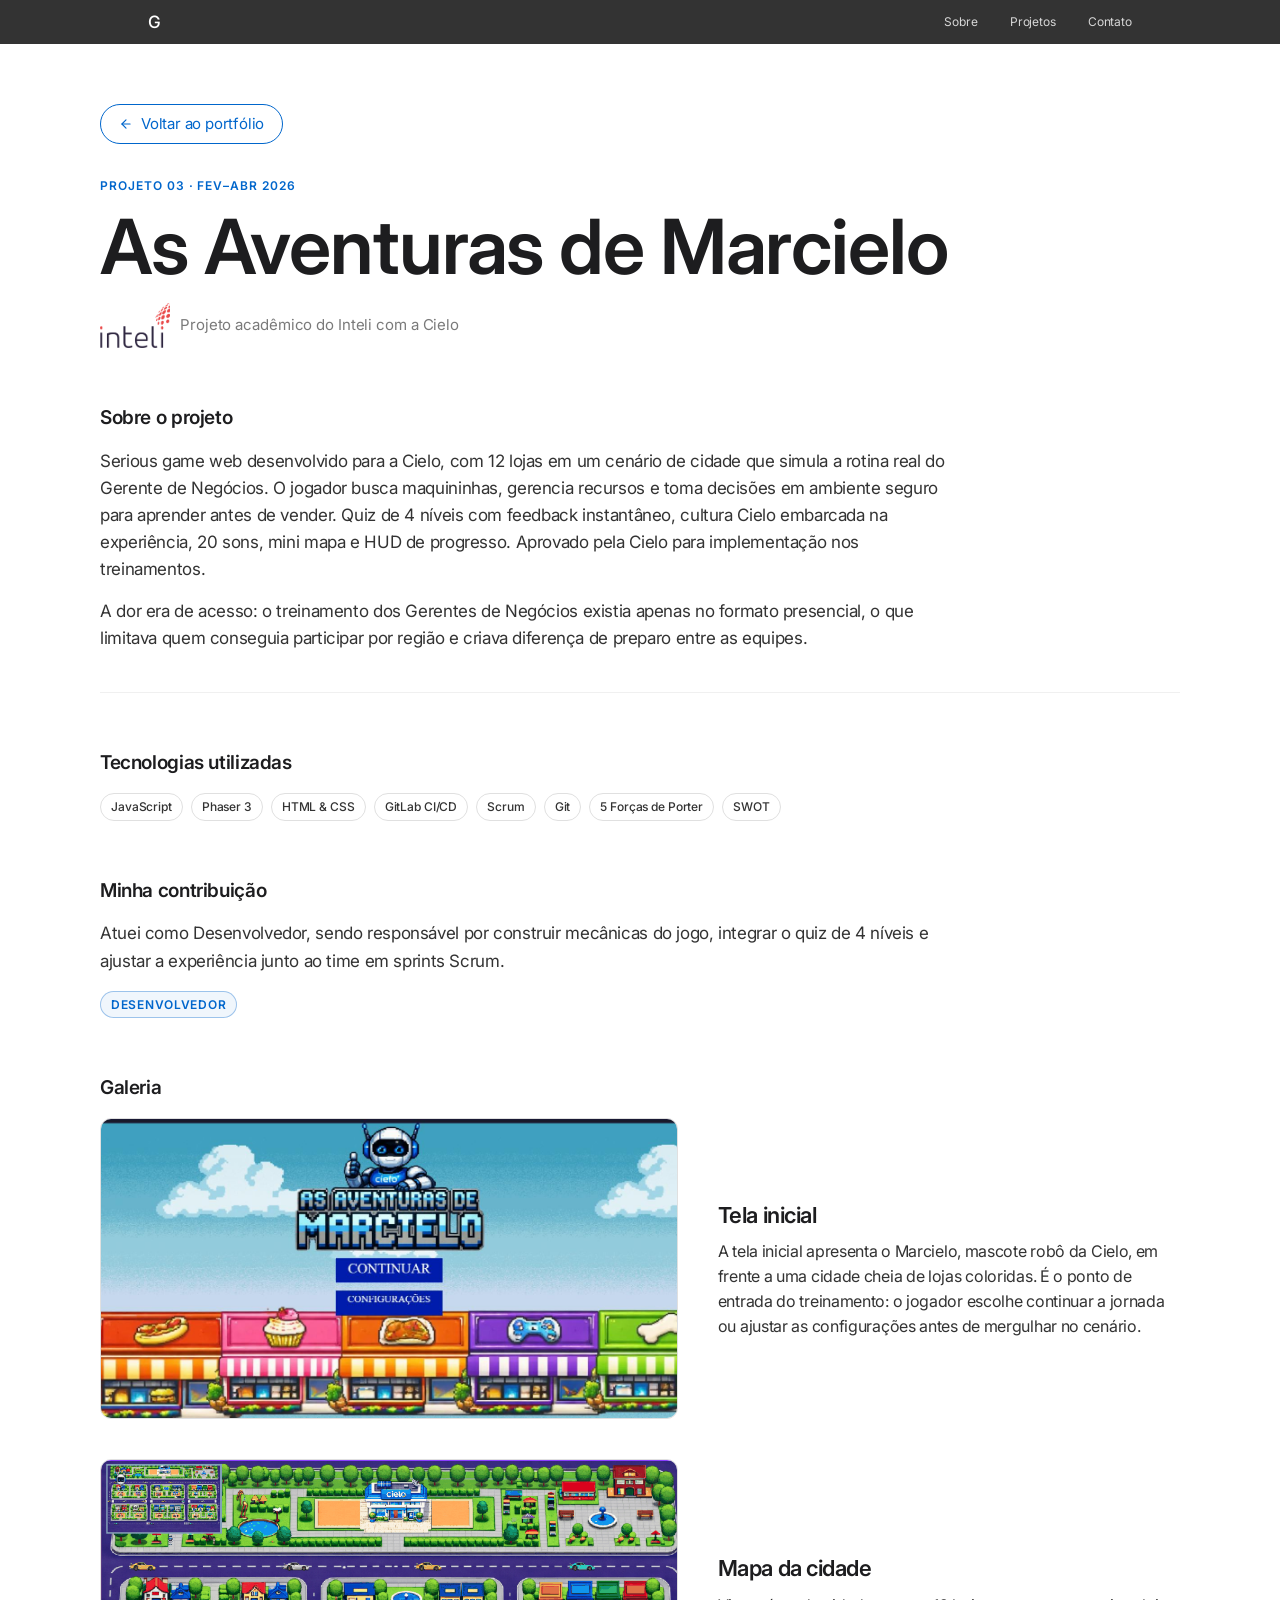
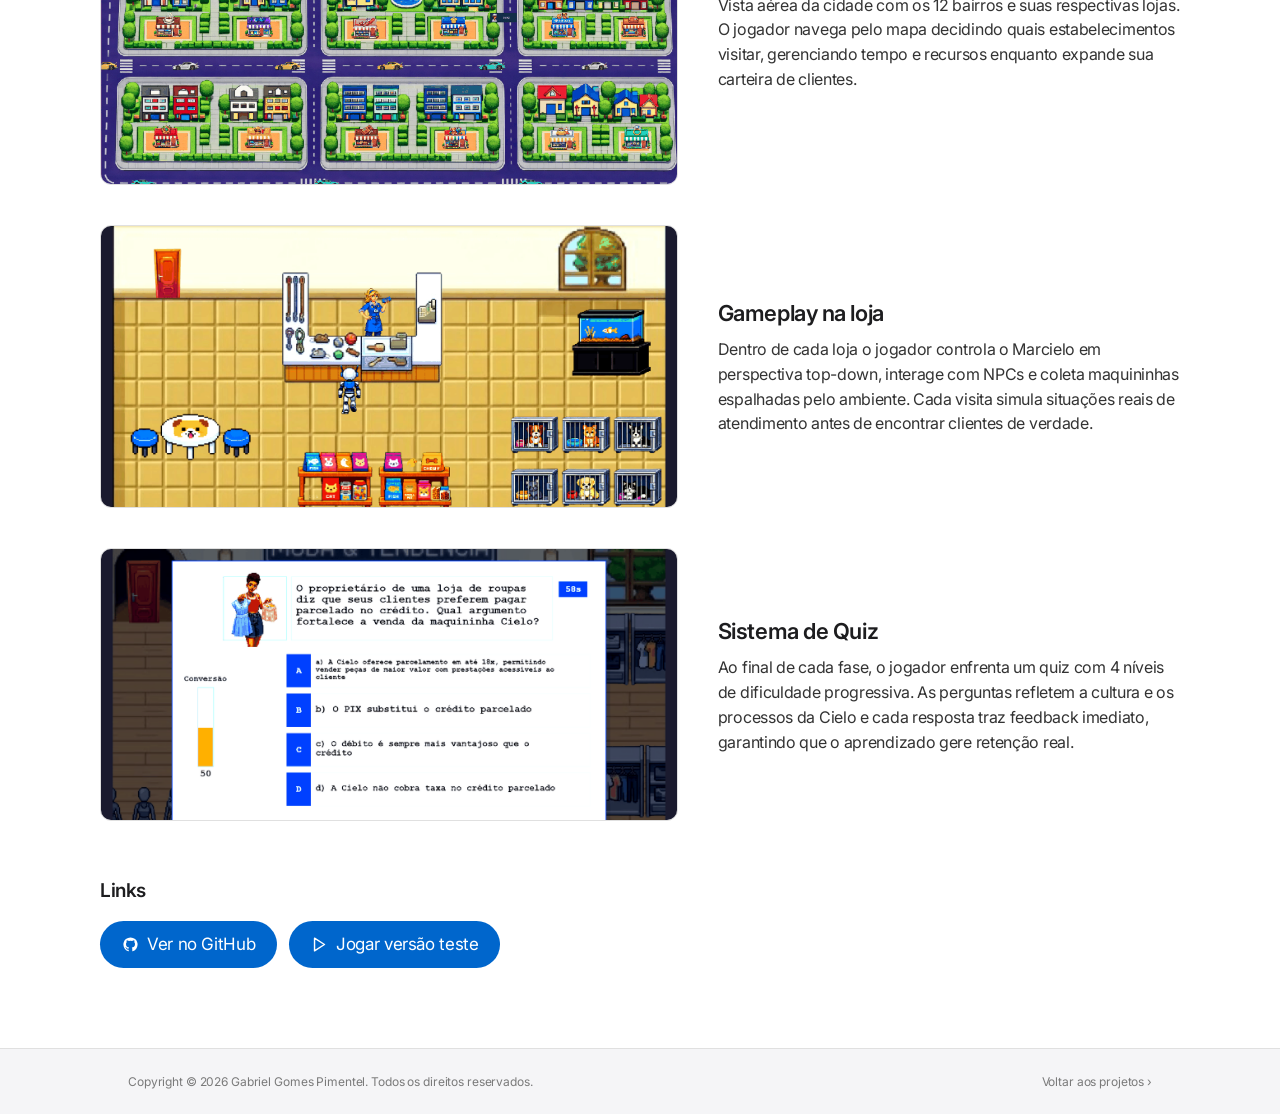
==== projetos/as-aventuras-de-marcielo.html @ 63c987a1 "feat: adiciona paginas de detalhe dos projetos e secao de design Inclui Safira (Azul) e Safra Contro" ====
<!DOCTYPE html>
<html lang="pt-BR">
<head>
  <meta charset="UTF-8" />
  <meta name="viewport" content="width=device-width, initial-scale=1.0" />
  <title>As Aventuras de Marcielo &mdash; Gabriel Gomes Pimentel</title>
  <meta name="description" content="Serious game web de treinamento desenvolvido para a Cielo, no Inteli." />

  <link rel="preconnect" href="https://fonts.googleapis.com" />
  <link rel="preconnect" href="https://fonts.gstatic.com" crossorigin />
  <link href="https://fonts.googleapis.com/css2?family=Inter:wght@300;400;500;600;700&display=swap" rel="stylesheet" />
  <link rel="stylesheet" href="../css/style.css" />
</head>

<body>

  <nav class="global-nav">
    <div class="global-nav__inner">
      <a href="../index.html#hero" class="global-nav__logo">G</a>
      <ul class="global-nav__links">
        <li><a href="../index.html#about">Sobre</a></li>
        <li><a href="../index.html#projects">Projetos</a></li>
        <li><a href="../index.html#contact">Contato</a></li>
      </ul>
      <button class="global-nav__toggle" aria-label="Abrir menu" aria-expanded="false">
        <span></span>
        <span></span>
      </button>
    </div>
  </nav>

  <main class="tile tile--light project-detail">
    <div class="container-wide">

      <a href="../index.html#projects" class="back-link reveal">
        <svg viewBox="0 0 24 24" fill="none" stroke="currentColor" stroke-width="2" stroke-linecap="round" stroke-linejoin="round" aria-hidden="true">
          <line x1="19" y1="12" x2="5" y2="12"></line><polyline points="12 19 5 12 12 5"></polyline>
        </svg>
        Voltar ao portf&oacute;lio
      </a>

      <div class="detail-head">
        <span class="project-number reveal">Projeto 03 &middot; fev&ndash;abr 2026</span>
        <h1 class="detail-title reveal delay-1">As Aventuras de Marcielo</h1>
        <p class="project-credit reveal delay-2">
          <img src="../assets/inteli.png" alt="Inteli, Instituto de Tecnologia e Lideran&ccedil;a" />
          <span>Projeto acad&ecirc;mico do Inteli com a Cielo</span>
        </p>
      </div>

      <section class="detail-block">
        <h2 class="detail-label reveal">Sobre o projeto</h2>
        <p class="detail-text reveal">Serious game web desenvolvido para a Cielo, com 12 lojas em um cen&aacute;rio de cidade que simula a rotina real do Gerente de Neg&oacute;cios. O jogador busca maquininhas, gerencia recursos e toma decis&otilde;es em ambiente seguro para aprender antes de vender. Quiz de 4 n&iacute;veis com feedback instant&acirc;neo, cultura Cielo embarcada na experi&ecirc;ncia, 20 sons, mini mapa e HUD de progresso. Aprovado pela Cielo para implementa&ccedil;&atilde;o nos treinamentos.</p>
        <p class="detail-text reveal">A dor era de acesso: o treinamento dos Gerentes de Neg&oacute;cios existia apenas no formato presencial, o que limitava quem conseguia participar por regi&atilde;o e criava diferen&ccedil;a de preparo entre as equipes.</p>
      </section>

      <hr class="detail-rule" />

      <section class="detail-block">
        <h2 class="detail-label reveal">Tecnologias utilizadas</h2>
        <div class="project-tags detail-tags reveal">
              <span class="project-tag">JavaScript</span>
              <span class="project-tag">Phaser 3</span>
              <span class="project-tag">HTML & CSS</span>
              <span class="project-tag">GitLab CI/CD</span>
              <span class="project-tag">Scrum</span>
              <span class="project-tag">Git</span>
              <span class="project-tag">5 For&ccedil;as de Porter</span>
              <span class="project-tag">SWOT</span>
        </div>
      </section>

      <section class="detail-block">
        <h2 class="detail-label reveal">Minha contribui&ccedil;&atilde;o</h2>
        <p class="detail-text reveal">Atuei como Desenvolvedor, sendo respons&aacute;vel por construir mec&acirc;nicas do jogo, integrar o quiz de 4 n&iacute;veis e ajustar a experi&ecirc;ncia junto ao time em sprints Scrum.</p>
        <div class="project-tags reveal" style="margin-top: 16px;">
          <span class="project-tag project-tag--accent">Desenvolvedor</span>
        </div>
      </section>

      <section class="detail-block">
        <h2 class="detail-label reveal">Galeria</h2>
        <div class="gallery">
          <figure class="gallery-item reveal">
            <img src="../assets/jogo-cielo.jpg" alt="Tela inicial de As Aventuras de Marcielo" loading="lazy" />
            <figcaption class="gallery-caption">
              <h3>Tela inicial</h3>
              <p>A tela inicial apresenta o Marcielo, mascote rob&ocirc; da Cielo, em frente a uma cidade cheia de lojas coloridas. &Eacute; o ponto de entrada do treinamento: o jogador escolhe continuar a jornada ou ajustar as configura&ccedil;&otilde;es antes de mergulhar no cen&aacute;rio.</p>
            </figcaption>
          </figure>
          <figure class="gallery-item reveal">
            <img src="../assets/cielo-mapa-cidade.png" alt="Mapa da cidade com os 12 bairros" loading="lazy" />
            <figcaption class="gallery-caption">
              <h3>Mapa da cidade</h3>
              <p>Vista a&eacute;rea da cidade com os 12 bairros e suas respectivas lojas. O jogador navega pelo mapa decidindo quais estabelecimentos visitar, gerenciando tempo e recursos enquanto expande sua carteira de clientes.</p>
            </figcaption>
          </figure>
          <figure class="gallery-item reveal">
            <img src="../assets/cielo-gameplay-loja.png" alt="Gameplay dentro de uma loja, em perspectiva top-down" loading="lazy" />
            <figcaption class="gallery-caption">
              <h3>Gameplay na loja</h3>
              <p>Dentro de cada loja o jogador controla o Marcielo em perspectiva top-down, interage com NPCs e coleta maquininhas espalhadas pelo ambiente. Cada visita simula situa&ccedil;&otilde;es reais de atendimento antes de encontrar clientes de verdade.</p>
            </figcaption>
          </figure>
          <figure class="gallery-item reveal">
            <img src="../assets/cielo-quiz.png" alt="Sistema de quiz com pergunta e quatro alternativas" loading="lazy" />
            <figcaption class="gallery-caption">
              <h3>Sistema de Quiz</h3>
              <p>Ao final de cada fase, o jogador enfrenta um quiz com 4 n&iacute;veis de dificuldade progressiva. As perguntas refletem a cultura e os processos da Cielo e cada resposta traz feedback imediato, garantindo que o aprendizado gere reten&ccedil;&atilde;o real.</p>
            </figcaption>
          </figure>
        </div>
      </section>

      <section class="detail-block">
        <h2 class="detail-label reveal">Links</h2>
        <div class="detail-links reveal">
          <a href="https://github.com/Gabriel-Gomes-Pimentel/projeto-cielo" target="_blank" rel="noopener" class="btn-primary"><svg viewBox="0 0 24 24" fill="currentColor" aria-hidden="true"><path d="M12 2a10 10 0 0 0-3.16 19.49c.5.09.68-.22.68-.48v-1.7c-2.78.6-3.37-1.34-3.37-1.34-.46-1.16-1.11-1.47-1.11-1.47-.91-.62.07-.61.07-.61 1 .07 1.53 1.03 1.53 1.03.89 1.53 2.34 1.09 2.91.83.09-.65.35-1.09.63-1.34-2.22-.25-4.55-1.11-4.55-4.95 0-1.09.39-1.99 1.03-2.69-.1-.25-.45-1.27.1-2.65 0 0 .84-.27 2.75 1.02a9.56 9.56 0 0 1 5 0c1.91-1.29 2.75-1.02 2.75-1.02.55 1.38.2 2.4.1 2.65.64.7 1.03 1.6 1.03 2.69 0 3.85-2.34 4.7-4.57 4.95.36.31.68.92.68 1.85v2.74c0 .27.18.58.69.48A10 10 0 0 0 12 2z"/></svg>Ver no GitHub</a>
          <a href="https://lucascolfaro0812.github.io/projeto-cielo/" target="_blank" rel="noopener" class="btn-primary"><svg viewBox="0 0 24 24" fill="none" stroke="currentColor" stroke-width="2" stroke-linecap="round" stroke-linejoin="round" aria-hidden="true"><polygon points="5 3 19 12 5 21 5 3"></polygon></svg>Jogar vers&atilde;o teste</a>
        </div>
      </section>

    </div>
  </main>

  <footer>
    <div class="footer-inner">
      <p>Copyright &copy; 2026 Gabriel Gomes Pimentel. Todos os direitos reservados.</p>
      <p><a href="../index.html#projects">Voltar aos projetos &rsaquo;</a></p>
    </div>
  </footer>

  <script src="../js/main.js" defer></script>

</body>
</html>
---- css/style.css ----
:root {
  /* Brand */
  --color-primary:          #0066cc;
  --color-primary-focus:    #0071e3;
  --color-primary-on-dark:  #2997ff;

  /* Text */
  --color-ink:              #1d1d1f;
  --color-body:             #1d1d1f;
  --color-body-on-dark:     #ffffff;
  --color-ink-muted-80:     #333333;
  --color-ink-muted-48:     #7a7a7a;

  /* Surface */
  --color-canvas:           #ffffff;
  --color-canvas-parchment: #f5f5f7;
  --color-surface-pearl:    #fafafc;
  --color-surface-tile-1:   #272729;
  --color-surface-black:    #000000;

  /* Lines */
  --color-divider-soft:     #f0f0f0;
  --color-hairline:         #e0e0e0;
  --color-border-soft:      rgba(0, 0, 0, 0.08);
  --color-border-card:      rgba(0, 0, 0, 0.04);

  --color-on-primary:       #ffffff;
  --color-on-dark:          #ffffff;

  --shadow-product:         rgba(0, 0, 0, 0.22) 3px 5px 30px 0;

  --font-display: "SF Pro Display", -apple-system, BlinkMacSystemFont, "Inter", system-ui, sans-serif;
  --font-text:    "SF Pro Text",    -apple-system, BlinkMacSystemFont, "Inter", system-ui, sans-serif;

  --radius-sm:    8px;
  --radius-md:    11px;
  --radius-lg:    18px;
  --radius-pill:  9999px;

  --space-section: 80px;
}

/* ============================================================
   RESET & BASE
============================================================ */
*, *::before, *::after { box-sizing: border-box; margin: 0; padding: 0; }
html { scroll-behavior: smooth; }
body {
  font-family: var(--font-text);
  color: var(--color-ink);
  background: var(--color-canvas);
  -webkit-font-smoothing: antialiased;
  -moz-osx-font-smoothing: grayscale;
  font-size: 17px;
  line-height: 1.47;
  letter-spacing: -0.374px;
  overflow-x: hidden;
}
a { color: var(--color-primary); text-decoration: none; }
a:hover { text-decoration: underline; }
img { max-width: 100%; display: block; }
button, .pressable { transition: transform 120ms ease; }
button:active, .pressable:active { transform: scale(0.95); }

/* ============================================================
   LAYOUT — full-bleed tiles, edge-to-edge color sections
============================================================ */
.tile {
  width: 100%;
  padding: var(--space-section) 24px;
}
.tile--light     { background: var(--color-canvas); }
.tile--parchment { background: var(--color-canvas-parchment); }
.tile--dark      { background: var(--color-surface-tile-1); color: var(--color-on-dark); }

.container {
  max-width: 980px;
  margin: 0 auto;
}
.container-wide {
  max-width: 1080px;
  margin: 0 auto;
}

/* ============================================================
   SCROLL REVEAL — subtle fade + 30px slide-up
============================================================ */
.reveal {
  opacity: 0;
  transform: translateY(30px);
  transition: opacity 700ms ease, transform 700ms ease;
}
.reveal.visible {
  opacity: 1;
  transform: translateY(0);
}
.delay-1 { transition-delay: 80ms; }
.delay-2 { transition-delay: 160ms; }
.delay-3 { transition-delay: 240ms; }
.delay-4 { transition-delay: 320ms; }
.delay-5 { transition-delay: 400ms; }

@media (prefers-reduced-motion: reduce) {
  .reveal { opacity: 1; transform: none; transition: none; }
}

/* ============================================================
   APPLE-STYLE ANIMATIONS
============================================================ */

/* Hero — word-by-word reveal with blur fade (iPhone hero intro) */
.hero-name .word {
  display: inline-block;
  opacity: 0;
  filter: blur(8px);
  transform: translateY(24px);
  transition: opacity 900ms cubic-bezier(0.22, 1, 0.36, 1),
              filter 900ms cubic-bezier(0.22, 1, 0.36, 1),
              transform 900ms cubic-bezier(0.22, 1, 0.36, 1);
}
.hero-name.is-in .word {
  opacity: 1;
  filter: blur(0);
  transform: translateY(0);
}

/* Hero eyebrow — letter-spacing tighten on entry */
.hero-eyebrow {
  letter-spacing: 0.8em;
  opacity: 0;
  transition: letter-spacing 1200ms cubic-bezier(0.22, 1, 0.36, 1),
              opacity 800ms ease;
}
.hero-eyebrow.is-in {
  letter-spacing: 0.231px;
  opacity: 1;
}

/* Hero content scroll-linked fade & scale */
.hero-content-anim {
  will-change: transform, opacity, filter;
}

/* Photo — clip-path reveal from bottom (Apple product intro) */
.about-photo-wrap {
  overflow: visible;
  border-radius: var(--radius-lg);
  isolation: isolate;
}

/* Decorative ring — thin accent that breathes */
.about-photo-wrap::before {
  content: "";
  position: absolute;
  inset: -16px;
  border-radius: calc(var(--radius-lg) + 16px);
  border: 1px solid rgba(0, 102, 204, 0.18);
  opacity: 0;
  transform: scale(0.96);
  transition: opacity 1200ms ease 600ms, transform 1200ms cubic-bezier(0.22, 1, 0.36, 1) 600ms;
  pointer-events: none;
  z-index: 0;
}
.about-photo-wrap.is-in::before {
  opacity: 1;
  transform: scale(1);
  animation: ring-breathe 6s ease-in-out 2s infinite;
}
@keyframes ring-breathe {
  0%, 100% { transform: scale(1);    opacity: 0.9; }
  50%      { transform: scale(1.03); opacity: 0.5; }
}

/* Soft accent dot bottom-right */
.about-photo-wrap::after {
  content: "";
  position: absolute;
  bottom: -8px;
  right: -8px;
  width: 14px;
  height: 14px;
  border-radius: 50%;
  background: var(--color-primary);
  opacity: 0;
  transform: scale(0);
  transition: opacity 600ms ease 1200ms, transform 800ms cubic-bezier(0.34, 1.56, 0.64, 1) 1200ms;
  pointer-events: none;
  z-index: 2;
}
.about-photo-wrap.is-in::after {
  opacity: 1;
  transform: scale(1);
}
.about-photo {
  position: relative;
  z-index: 1;
  clip-path: inset(100% 0 0 0);
  transform: scale(1.12);
  transition: clip-path 1400ms cubic-bezier(0.22, 1, 0.36, 1),
              transform 700ms cubic-bezier(0.22, 1, 0.36, 1),
              filter 500ms ease,
              box-shadow 500ms ease;
  border-radius: var(--radius-lg);
  will-change: transform;
}
.about-photo-wrap.is-in .about-photo {
  clip-path: inset(0 0 0 0);
  transform: scale(1);
  animation: photo-float 7s ease-in-out 2.4s infinite;
}
@keyframes photo-float {
  0%, 100% { transform: translateY(0)    scale(1); }
  50%      { transform: translateY(-6px) scale(1); }
}
.about-photo-wrap.is-in:hover .about-photo {
  animation-play-state: paused;
  transform: translateY(-4px) scale(1.02);
  filter: brightness(1.04);
  box-shadow: 0 24px 60px -20px rgba(0, 0, 0, 0.28);
}

/* Section titles — accent underline draw-in */
.section-title {
  position: relative;
  display: block;
}
.section-title::after {
  content: "";
  display: block;
  width: 48px;
  height: 2px;
  background: var(--color-primary);
  border-radius: 2px;
  margin: 24px auto 0;
  transform-origin: center;
  transform: scaleX(0);
  transition: transform 900ms cubic-bezier(0.22, 1, 0.36, 1) 200ms;
}
.section-title.visible::after {
  transform: scaleX(1);
}

/* Tech cards — stagger entry + continuous gentle bob + magnetic 3D hover */
.tech-card {
  transform-style: preserve-3d;
  transition: transform 400ms cubic-bezier(0.22, 1, 0.36, 1),
              border-color 200ms ease,
              box-shadow 400ms ease;
  will-change: transform;
  opacity: 0;
  animation: tech-enter 700ms cubic-bezier(0.22, 1, 0.36, 1) forwards;
}
@keyframes tech-enter {
  0%   { opacity: 0; transform: translateY(24px) scale(0.94); filter: blur(6px); }
  100% { opacity: 1; transform: translateY(0)    scale(1);    filter: blur(0); }
}
.tech-card:nth-child(1) { animation-delay: 0ms;   }
.tech-card:nth-child(2) { animation-delay: 80ms;  }
.tech-card:nth-child(3) { animation-delay: 160ms; }
.tech-card:nth-child(4) { animation-delay: 240ms; }
.tech-card:nth-child(5) { animation-delay: 320ms; }
.tech-card:nth-child(6) { animation-delay: 400ms; }
.tech-card:nth-child(7) { animation-delay: 480ms; }
.tech-card:nth-child(8) { animation-delay: 560ms; }

.tech-card .tech-card__icon {
  transition: transform 400ms cubic-bezier(0.22, 1, 0.36, 1);
  transform: translateZ(0);
  animation: icon-bob 5s ease-in-out infinite;
  animation-delay: var(--bob-delay, 0s);
}
@keyframes icon-bob {
  0%, 100% { transform: translate3d(0,  0,    0); }
  50%      { transform: translate3d(0, -4px, 0); }
}
.tech-card:nth-child(1) .tech-card__icon { --bob-delay: 0s;    }
.tech-card:nth-child(2) .tech-card__icon { --bob-delay: 0.4s;  }
.tech-card:nth-child(3) .tech-card__icon { --bob-delay: 0.8s;  }
.tech-card:nth-child(4) .tech-card__icon { --bob-delay: 1.2s;  }
.tech-card:nth-child(5) .tech-card__icon { --bob-delay: 1.6s;  }
.tech-card:nth-child(6) .tech-card__icon { --bob-delay: 2s;    }
.tech-card:nth-child(7) .tech-card__icon { --bob-delay: 2.4s;  }
.tech-card:nth-child(8) .tech-card__icon { --bob-delay: 2.8s;  }

.tech-card:hover {
  border-color: rgba(0, 0, 0, 0.18);
  box-shadow: 0 10px 30px -12px rgba(0, 0, 0, 0.18);
}
.tech-card:hover .tech-card__icon {
  animation-play-state: paused;
  transform: translateZ(20px) scale(1.12);
}
.tech-card:hover .tech-card__name {
  color: var(--color-primary);
}
.tech-card__name { transition: color 200ms ease; }

/* Project card — cursor spotlight */
.project-card {
  position: relative;
  isolation: isolate;
}
.project-card::before {
  content: "";
  position: absolute;
  inset: 0;
  border-radius: inherit;
  pointer-events: none;
  background: radial-gradient(
    500px circle at var(--mx, 50%) var(--my, 50%),
    rgba(0, 102, 204, 0.10),
    transparent 40%
  );
  opacity: 0;
  transition: opacity 400ms ease;
  z-index: 0;
}
.project-card:hover::before {
  opacity: 1;
}
.project-card > * { position: relative; z-index: 1; }

/* Timeline — "Agora" dot pulse + line draw-in */
.timeline-item--now .timeline-year::before {
  content: "";
  position: absolute;
  left: 50%;
  top: 50%;
  width: 12px;
  height: 12px;
  border-radius: 50%;
  background: var(--color-primary);
  transform: translate(-50%, -50%);
  animation: dot-pulse 2.4s ease-out infinite;
  pointer-events: none;
}
@keyframes dot-pulse {
  0%   { opacity: 0.5; transform: translate(-50%, -50%) scale(1); }
  80%  { opacity: 0;   transform: translate(-50%, -50%) scale(3.2); }
  100% { opacity: 0;   transform: translate(-50%, -50%) scale(3.2); }
}
@media (max-width: 760px) {
  .timeline-item--now .timeline-year::before {
    left: 0;
    top: 8px;
    transform: none;
  }
  @keyframes dot-pulse {
    0%   { opacity: 0.5; transform: scale(1); }
    80%  { opacity: 0;   transform: scale(3.2); }
    100% { opacity: 0;   transform: scale(3.2); }
  }
}

/* Timeline year — count-up reveal */
.timeline-year[data-count] { font-variant-numeric: tabular-nums; }

/* Contact email — character cascade */
.contact-email .char {
  display: inline-block;
  opacity: 0;
  transform: translateY(12px);
  transition: opacity 600ms cubic-bezier(0.22, 1, 0.36, 1),
              transform 600ms cubic-bezier(0.22, 1, 0.36, 1);
}
.contact-email.is-in .char { opacity: 1; transform: translateY(0); }

/* Hero scroll indicator gentle pulse */
.hero-scroll svg {
  animation: arrow-bob 1.6s ease-in-out infinite;
}
@keyframes arrow-bob {
  0%, 100% { transform: translateY(0); opacity: 0.6; }
  50%      { transform: translateY(4px); opacity: 1; }
}

/* Nav link active — subtle slide underline */
.global-nav__links a {
  position: relative;
  padding: 4px 0;
}
.global-nav__links a::after {
  content: "";
  position: absolute;
  left: 0; right: 0; bottom: -2px;
  height: 1px;
  background: var(--color-primary-on-dark);
  transform: scaleX(0);
  transform-origin: center;
  transition: transform 300ms cubic-bezier(0.22, 1, 0.36, 1);
}
.global-nav__links a:hover::after,
.global-nav__links a.active::after {
  transform: scaleX(1);
}

@media (prefers-reduced-motion: reduce) {
  .hero-name .word,
  .hero-eyebrow,
  .about-photo,
  .section-title::after,
  .contact-email .char {
    opacity: 1 !important;
    transform: none !important;
    filter: none !important;
    clip-path: none !important;
    letter-spacing: normal !important;
    transition: none !important;
  }
  .timeline-item--now .timeline-year::before { animation: none; }
  .hero-scroll svg { animation: none; }
}

/* ============================================================
   GLOBAL NAV — slim black bar (Apple signature)
============================================================ */
.global-nav {
  position: fixed;
  top: 0; left: 0; right: 0;
  z-index: 1000;
  background: rgba(0, 0, 0, 0.8);
  backdrop-filter: saturate(180%) blur(20px);
  -webkit-backdrop-filter: saturate(180%) blur(20px);
  color: var(--color-on-dark);
  height: 44px;
  display: flex;
  align-items: center;
  justify-content: center;
}
.global-nav__inner {
  max-width: 1024px;
  width: 100%;
  padding: 0 20px;
  display: flex;
  align-items: center;
  justify-content: space-between;
  font-family: var(--font-text);
  font-size: 12px;
  font-weight: 400;
  letter-spacing: -0.12px;
}
.global-nav__logo {
  color: var(--color-on-dark);
  font-size: 17px;
  font-weight: 500;
  letter-spacing: -0.374px;
}
.global-nav__links {
  display: flex;
  gap: 32px;
  list-style: none;
}
.global-nav__links a {
  color: var(--color-on-dark);
  opacity: 0.8;
  transition: opacity 200ms ease;
}
.global-nav__links a:hover { opacity: 1; text-decoration: none; }

/* Hamburger toggle — only shown on small screens */
.global-nav__toggle {
  display: none;
  width: 28px;
  height: 28px;
  background: transparent;
  border: none;
  cursor: pointer;
  padding: 0;
  position: relative;
  color: var(--color-on-dark);
}
.global-nav__toggle span {
  position: absolute;
  left: 4px;
  right: 4px;
  height: 1.5px;
  background: currentColor;
  border-radius: 1px;
  transition: transform 300ms cubic-bezier(0.22, 1, 0.36, 1),
              opacity 200ms ease,
              top 300ms cubic-bezier(0.22, 1, 0.36, 1);
}
.global-nav__toggle span:nth-child(1) { top: 10px; }
.global-nav__toggle span:nth-child(2) { top: 16px; }
.global-nav.is-open .global-nav__toggle span:nth-child(1) {
  top: 13px;
  transform: rotate(45deg);
}
.global-nav.is-open .global-nav__toggle span:nth-child(2) {
  top: 13px;
  transform: rotate(-45deg);
}

/* ============================================================
   BUTTONS
============================================================ */
.btn-primary {
  display: inline-flex;
  align-items: center;
  justify-content: center;
  background: var(--color-primary);
  color: var(--color-on-primary);
  font-family: var(--font-text);
  font-size: 17px;
  font-weight: 400;
  letter-spacing: -0.374px;
  border: none;
  border-radius: var(--radius-pill);
  padding: 11px 22px;
  cursor: pointer;
  transition: transform 200ms cubic-bezier(0.22, 1, 0.36, 1),
              background 200ms ease,
              box-shadow 200ms ease;
  min-height: 44px;
  text-decoration: none;
  position: relative;
  overflow: hidden;
}
.btn-primary::after {
  content: "";
  position: absolute;
  inset: 0;
  background: linear-gradient(
    110deg,
    transparent 40%,
    rgba(255, 255, 255, 0.22) 50%,
    transparent 60%
  );
  transform: translateX(-120%);
  transition: transform 600ms cubic-bezier(0.22, 1, 0.36, 1);
  pointer-events: none;
}
.btn-primary:hover {
  background: var(--color-primary-focus);
  transform: translateY(-1px);
  box-shadow: 0 8px 20px -8px rgba(0, 102, 204, 0.5);
}
.btn-primary:hover::after { transform: translateX(120%); }
.btn-primary:active { transform: scale(0.96); }
.btn-primary:hover { text-decoration: none; }

.btn-secondary {
  display: inline-flex;
  align-items: center;
  justify-content: center;
  background: transparent;
  color: var(--color-primary);
  font-family: var(--font-text);
  font-size: 17px;
  font-weight: 400;
  letter-spacing: -0.374px;
  border: 1px solid var(--color-primary);
  border-radius: var(--radius-pill);
  padding: 10px 21px;
  cursor: pointer;
  transition: transform 200ms cubic-bezier(0.22, 1, 0.36, 1),
              background 200ms ease,
              color 200ms ease,
              box-shadow 200ms ease;
  min-height: 44px;
  text-decoration: none;
}
.btn-secondary:hover {
  background: var(--color-primary);
  color: var(--color-on-primary);
  transform: translateY(-1px);
  box-shadow: 0 8px 20px -8px rgba(0, 102, 204, 0.4);
}
.btn-secondary:active { transform: scale(0.96); }
.btn-secondary:hover { text-decoration: none; }

.text-link {
  color: var(--color-primary);
  font-family: var(--font-text);
  font-size: 17px;
  font-weight: 400;
  letter-spacing: -0.374px;
  display: inline-flex;
  align-items: center;
  gap: 2px;
}
.text-link::after {
  content: "›";
  font-size: 17px;
  margin-left: 4px;
  transition: transform 300ms cubic-bezier(0.22, 1, 0.36, 1);
}
.text-link:hover { text-decoration: none; }
.text-link:hover::after { transform: translateX(6px); }

/* ============================================================
   HERO TILE
============================================================ */
#hero {
  position: relative;
  min-height: 100vh;
  padding-top: 140px;
  padding-bottom: 80px;
  display: flex;
  flex-direction: column;
  align-items: center;
  justify-content: center;
  text-align: center;
  background: var(--color-canvas);
}

.hero-eyebrow {
  font-family: var(--font-display);
  font-size: 21px;
  font-weight: 600;
  letter-spacing: 0.231px;
  color: var(--color-ink-muted-48);
  margin-bottom: 12px;
}

.hero-name {
  font-family: var(--font-display);
  font-size: clamp(48px, 9vw, 96px);
  font-weight: 600;
  line-height: 1.05;
  letter-spacing: -0.005em;
  color: var(--color-ink);
  margin-bottom: 16px;
  text-wrap: balance;
}
.hero-name .accent { color: var(--color-primary); }

.hero-tagline {
  font-family: var(--font-display);
  font-size: clamp(20px, 2.4vw, 28px);
  font-weight: 400;
  line-height: 1.2;
  letter-spacing: 0.196px;
  color: var(--color-ink-muted-80);
  max-width: 640px;
  margin: 0 auto 40px;
}

.hero-cta-row {
  display: flex;
  gap: 16px;
  justify-content: center;
  flex-wrap: wrap;
  margin-bottom: 56px;
}

.hero-socials {
  display: flex;
  gap: 24px;
  justify-content: center;
  align-items: center;
}
.hero-socials a {
  width: 44px;
  height: 44px;
  display: inline-flex;
  align-items: center;
  justify-content: center;
  color: var(--color-ink-muted-80);
  border-radius: var(--radius-pill);
  transition: color 200ms ease, background 200ms ease, transform 120ms ease;
}
.hero-socials a:hover {
  color: var(--color-primary);
  background: var(--color-canvas-parchment);
  text-decoration: none;
}
.hero-socials a:active { transform: scale(0.95); }
.hero-socials svg { width: 20px; height: 20px; }

/* Scroll indicator */
.hero-scroll {
  position: absolute;
  bottom: 32px;
  left: 50%;
  transform: translateX(-50%);
  color: var(--color-ink-muted-48);
  font-family: var(--font-text);
  font-size: 12px;
  letter-spacing: -0.12px;
  display: flex;
  flex-direction: column;
  align-items: center;
  gap: 8px;
  animation: bob 2s ease-in-out infinite;
}
.hero-scroll svg { width: 14px; height: 14px; }
@keyframes bob {
  0%, 100% { transform: translate(-50%, 0); }
  50%      { transform: translate(-50%, 6px); }
}

/* ============================================================
   SECTION HEADER (eyebrow + title, Apple tile style)
============================================================ */
.section-eyebrow {
  font-family: var(--font-display);
  font-size: 21px;
  font-weight: 600;
  letter-spacing: 0.231px;
  color: var(--color-ink-muted-48);
  margin-bottom: 8px;
  text-align: center;
}
.section-title {
  font-family: var(--font-display);
  font-size: clamp(34px, 5vw, 48px);
  font-weight: 600;
  line-height: 1.1;
  letter-spacing: -0.005em;
  color: var(--color-ink);
  text-align: center;
  margin-bottom: 64px;
  text-wrap: balance;
}
.section-title .accent { color: var(--color-primary); }

/* ============================================================
   ABOUT
============================================================ */
#about { padding-top: var(--space-section); padding-bottom: var(--space-section); }

.about-grid {
  display: grid;
  grid-template-columns: 5fr 7fr;
  gap: 72px;
  align-items: center;
  margin-bottom: 96px;
}

.about-photo-wrap {
  position: relative;
  width: 100%;
  max-width: 360px;
  margin: 0 auto;
}
.about-photo {
  width: 100%;
  aspect-ratio: 4 / 5;
  object-fit: cover;
  object-position: top center;
  border-radius: var(--radius-lg);
  filter: drop-shadow(var(--shadow-product));
}

.about-text h2 {
  font-family: var(--font-display);
  font-size: clamp(28px, 3.5vw, 40px);
  font-weight: 600;
  line-height: 1.1;
  letter-spacing: -0.005em;
  color: var(--color-ink);
  margin-bottom: 24px;
  text-wrap: balance;
}
.about-text p {
  font-family: var(--font-text);
  font-size: 17px;
  font-weight: 400;
  line-height: 1.6;
  letter-spacing: -0.374px;
  color: var(--color-ink-muted-80);
  margin-bottom: 16px;
}
.about-cta-row {
  display: flex;
  gap: 16px;
  margin-top: 32px;
  flex-wrap: wrap;
}

/* Profile */
.about-info-grid {
  display: grid;
  grid-template-columns: 1fr;
  max-width: 600px;
  margin: 0 auto;
  gap: 64px;
}
.info-block-title {
  font-family: var(--font-display);
  font-size: 21px;
  font-weight: 600;
  letter-spacing: 0.231px;
  color: var(--color-ink);
  margin-bottom: 24px;
}

.info-item {
  display: grid;
  grid-template-columns: 140px 1fr;
  gap: 16px;
  padding: 14px 0;
  border-bottom: 1px solid var(--color-hairline);
  font-family: var(--font-text);
  font-size: 14px;
  letter-spacing: -0.224px;
}
.info-item:last-child { border-bottom: none; }
.info-label {
  color: var(--color-ink-muted-48);
  font-weight: 400;
}
.info-value {
  color: var(--color-ink);
  font-weight: 500;
}

/* Skills — tech chips (pearl capsules) */
.tech-chips {
  display: flex;
  flex-wrap: wrap;
  gap: 8px;
  margin-bottom: 36px;
}
.tech-chip {
  display: inline-flex;
  align-items: center;
  gap: 8px;
  background: var(--color-surface-pearl);
  color: var(--color-ink-muted-80);
  font-family: var(--font-text);
  font-size: 14px;
  font-weight: 500;
  letter-spacing: -0.224px;
  border: 1px solid var(--color-hairline);
  border-radius: var(--radius-pill);
  padding: 8px 14px;
  transition: border-color 200ms ease, color 200ms ease;
}
.tech-chip:hover {
  border-color: var(--color-primary-focus);
  color: var(--color-ink);
}
.tech-chip .dot {
  width: 6px;
  height: 6px;
  border-radius: 50%;
  background: var(--color-primary);
}

/* Skills — thin pill bars */
.skill-bar-item { margin-bottom: 20px; }
.skill-bar-item:last-child { margin-bottom: 0; }
.skill-bar-header {
  display: flex;
  justify-content: space-between;
  align-items: baseline;
  margin-bottom: 8px;
  font-family: var(--font-text);
}
.skill-bar-header .label {
  font-size: 17px;
  font-weight: 500;
  letter-spacing: -0.374px;
  color: var(--color-ink);
}
.skill-bar-header .value {
  font-size: 12px;
  font-weight: 400;
  letter-spacing: -0.12px;
  color: var(--color-ink-muted-48);
  font-variant-numeric: tabular-nums;
}
.skill-bar-track {
  height: 4px;
  background: var(--color-divider-soft);
  border-radius: var(--radius-pill);
  overflow: hidden;
}
.skill-bar-fill {
  height: 100%;
  background: var(--color-primary);
  border-radius: var(--radius-pill);
  width: 0;
  transition: width 1200ms cubic-bezier(0.16, 1, 0.3, 1);
}

/* ============================================================
   TECH STACK GRID — Apple utility-card style
============================================================ */
.tech-stack {
  margin: 96px 0;
  padding-top: 64px;
  border-top: 1px solid var(--color-hairline);
}
.tech-stack-header {
  text-align: center;
  margin-bottom: 48px;
}
.tech-stack-header .section-eyebrow { margin-bottom: 8px; }
.tech-stack-title {
  font-family: var(--font-display);
  font-size: clamp(28px, 3.4vw, 40px);
  font-weight: 600;
  line-height: 1.1;
  letter-spacing: -0.005em;
  color: var(--color-ink);
  text-wrap: balance;
}
.tech-stack-title .accent { color: var(--color-primary); }

.tech-grid {
  display: grid;
  grid-template-columns: repeat(4, 1fr);
  gap: 16px;
  max-width: 880px;
  margin: 0 auto;
}
@media (max-width: 760px) {
  .tech-grid { grid-template-columns: repeat(2, 1fr); }
}

.tech-card {
  aspect-ratio: 1 / 1;
  background: var(--color-canvas);
  border: 1px solid var(--color-hairline);
  border-radius: var(--radius-lg);
  padding: 20px;
  display: flex;
  flex-direction: column;
  align-items: center;
  justify-content: center;
  gap: 16px;
  transition: transform 200ms ease, border-color 200ms ease;
  text-decoration: none;
  cursor: pointer;
  color: inherit;
}
.tech-card:hover {
  transform: translateY(-2px);
  border-color: rgba(0, 0, 0, 0.16);
}
.tech-card__icon {
  width: 48px;
  height: 48px;
  display: flex;
  align-items: center;
  justify-content: center;
}
.tech-card__icon img {
  width: 100%;
  height: 100%;
  object-fit: contain;
  display: block;
}
.tech-card__name {
  font-family: var(--font-text);
  font-size: 14px;
  font-weight: 500;
  letter-spacing: -0.224px;
  color: var(--color-ink);
  text-align: center;
}

/* ============================================================
   TIMELINE — Trajetória
============================================================ */
.timeline-wrap {
  margin-top: 96px;
  padding-top: 64px;
  border-top: 1px solid var(--color-hairline);
}
.timeline-wrap .info-block-title {
  text-align: center;
  margin-bottom: 8px;
}
.timeline-intro {
  text-align: center;
  font-family: var(--font-display);
  font-size: clamp(28px, 3.4vw, 40px);
  font-weight: 600;
  line-height: 1.1;
  letter-spacing: -0.005em;
  color: var(--color-ink);
  margin-bottom: 64px;
  text-wrap: balance;
}
.timeline-intro .accent { color: var(--color-primary); }

.timeline-track {
  position: relative;
  max-width: 1024px;
  margin: 0 auto;
}
/* Vertical line — drawn through the year column */
.timeline-track::before {
  content: "";
  position: absolute;
  top: 16px;
  bottom: 16px;
  left: 50%;
  width: 1px;
  background: var(--color-hairline);
  transform: translateX(-0.5px);
}

.timeline-item {
  display: grid;
  grid-template-columns: 1fr 200px 1fr;
  align-items: center;
  gap: 32px;
  padding: 36px 0;
  position: relative;
}

.timeline-role {
  text-align: right;
  padding-right: 24px;
}
.timeline-role .timeline-title {
  font-family: var(--font-display);
  font-size: 21px;
  font-weight: 600;
  line-height: 1.2;
  letter-spacing: 0.231px;
  color: var(--color-ink);
  margin-bottom: 6px;
}
.timeline-role .timeline-sub {
  font-family: var(--font-text);
  font-size: 14px;
  font-weight: 500;
  letter-spacing: -0.224px;
  color: var(--color-primary);
}

.timeline-year {
  position: relative;
  text-align: center;
  font-family: var(--font-display);
  font-size: clamp(34px, 4vw, 48px);
  font-weight: 600;
  letter-spacing: -0.005em;
  color: var(--color-ink-muted-48);
  line-height: 1;
}
/* Dot on the line, centered on the year baseline */
.timeline-year::after {
  content: "";
  position: absolute;
  left: 50%;
  top: 50%;
  width: 12px;
  height: 12px;
  border-radius: 50%;
  background: var(--color-canvas-parchment);
  border: 2px solid var(--color-ink-muted-48);
  transform: translate(-50%, -50%);
  transition: background 200ms ease, border-color 200ms ease, box-shadow 200ms ease;
}
.timeline-item--now .timeline-year { color: var(--color-ink); }
.timeline-item--now .timeline-year::after {
  background: var(--color-primary);
  border-color: var(--color-primary);
  box-shadow: 0 0 0 6px rgba(0, 102, 204, 0.12);
}

.timeline-desc {
  font-family: var(--font-text);
  font-size: 17px;
  font-weight: 400;
  line-height: 1.5;
  letter-spacing: -0.374px;
  color: var(--color-ink-muted-80);
  padding-left: 24px;
}

@media (max-width: 760px) {
  .timeline-track::before {
    left: 20px;
  }
  .timeline-item {
    grid-template-columns: 40px 1fr;
    grid-template-areas:
      "year role"
      "year desc";
    gap: 8px 24px;
    padding: 24px 0;
    align-items: start;
  }
  .timeline-year {
    grid-area: year;
    font-size: 14px;
    text-align: left;
    color: var(--color-ink);
    font-weight: 600;
    padding-top: 2px;
  }
  .timeline-year::after {
    left: 0;
    top: 8px;
    transform: none;
  }
  .timeline-role {
    grid-area: role;
    text-align: left;
    padding-right: 0;
  }
  .timeline-desc {
    grid-area: desc;
    padding-left: 0;
    font-size: 15px;
  }
}

/* ============================================================
   PROJECTS
============================================================ */
#projects { padding-top: var(--space-section); padding-bottom: var(--space-section); }

.projects-grid {
  display: grid;
  grid-template-columns: 1fr;
  gap: 32px;
}

.project-card {
  background: var(--color-canvas);
  border: 1px solid var(--color-hairline);
  border-radius: var(--radius-lg);
  overflow: hidden;
  display: grid;
  grid-template-columns: 6fr 5fr;
  transition: transform 300ms ease, border-color 300ms ease;
}
.project-card:hover {
  transform: translateY(-4px);
  border-color: rgba(0, 0, 0, 0.16);
}

.project-image-wrap {
  background: var(--color-canvas-parchment);
  display: flex;
  align-items: center;
  justify-content: center;
  padding: 48px;
  min-height: 360px;
}
.project-image {
  width: 100%;
  height: 100%;
  object-fit: cover;
  border-radius: var(--radius-sm);
  filter: drop-shadow(var(--shadow-product));
}
/* Capas ilustradas (SVG): cabem inteiras no quadro e usam sombra mais leve,
   porque não são screenshot e cortar a arte tira o sentido do desenho. */
.project-image--illustration {
  object-fit: contain;
  filter: drop-shadow(rgba(0, 0, 0, 0.12) 2px 4px 20px 0);
}
.project-image-placeholder {
  width: 100%;
  height: 100%;
  min-height: 260px;
  background: var(--color-canvas);
  border: 1px dashed var(--color-hairline);
  border-radius: var(--radius-sm);
  display: flex;
  flex-direction: column;
  align-items: center;
  justify-content: center;
  gap: 12px;
  color: var(--color-ink-muted-48);
  font-family: var(--font-text);
  font-size: 14px;
  letter-spacing: -0.224px;
  text-align: center;
  padding: 24px;
}
.project-image-placeholder svg {
  width: 40px;
  height: 40px;
  color: var(--color-ink-muted-48);
}

.project-info {
  padding: 40px 40px 40px 0;
  display: flex;
  flex-direction: column;
  justify-content: center;
  gap: 16px;
}
@media (max-width: 900px) {
  .project-info { padding: 32px; }
}
.project-number {
  font-family: var(--font-text);
  font-size: 12px;
  font-weight: 600;
  letter-spacing: 0.08em;
  text-transform: uppercase;
  color: var(--color-primary);
}
.project-title {
  font-family: var(--font-display);
  font-size: 34px;
  font-weight: 600;
  line-height: 1.15;
  letter-spacing: -0.005em;
  color: var(--color-ink);
}
.project-desc {
  font-family: var(--font-text);
  font-size: 17px;
  font-weight: 400;
  line-height: 1.5;
  letter-spacing: -0.374px;
  color: var(--color-ink-muted-80);
}
.project-tags {
  display: flex;
  flex-wrap: wrap;
  gap: 8px;
  margin-top: 4px;
}
.project-tag {
  display: inline-flex;
  align-items: center;
  background: transparent;
  color: var(--color-ink-muted-80);
  font-family: var(--font-text);
  font-size: 12px;
  font-weight: 500;
  letter-spacing: -0.12px;
  border: 1px solid var(--color-hairline);
  border-radius: var(--radius-pill);
  padding: 4px 10px;
}
.project-link { margin-top: 8px; }
.project-github-link { gap: 6px; }
.project-github-link::after { content: none; }
.project-github-link svg { flex-shrink: 0; transition: transform 300ms cubic-bezier(0.22, 1, 0.36, 1); }
.project-github-link:hover svg { transform: translateY(-2px); }

.add-project-hint {
  margin-top: 32px;
  text-align: center;
  font-family: var(--font-text);
  font-size: 14px;
  letter-spacing: -0.224px;
  color: var(--color-ink-muted-48);
}

/* ============================================================
   CONTACT / FOOTER
============================================================ */
#contact {
  padding-top: var(--space-section);
  padding-bottom: var(--space-section);
  text-align: center;
}

.contact-lead {
  font-family: var(--font-display);
  font-size: clamp(20px, 2.2vw, 24px);
  font-weight: 300;
  line-height: 1.4;
  letter-spacing: 0;
  color: var(--color-ink-muted-80);
  max-width: 580px;
  margin: -32px auto 40px;
}

.contact-email {
  font-family: var(--font-display);
  font-size: clamp(28px, 4.5vw, 44px);
  font-weight: 600;
  letter-spacing: -0.005em;
  color: var(--color-primary);
  display: inline-block;
  margin-bottom: 48px;
}
.contact-email:hover { text-decoration: underline; }

.contact-socials {
  display: flex;
  justify-content: center;
  gap: 8px;
  flex-wrap: wrap;
}
.contact-socials a {
  display: inline-flex;
  align-items: center;
  gap: 8px;
  padding: 10px 18px;
  border: 1px solid var(--color-hairline);
  border-radius: var(--radius-pill);
  color: var(--color-ink);
  font-family: var(--font-text);
  font-size: 14px;
  font-weight: 500;
  letter-spacing: -0.224px;
  transition: border-color 200ms ease, color 200ms ease, transform 120ms ease;
}
.contact-socials a:hover {
  border-color: var(--color-primary-focus);
  color: var(--color-primary);
  text-decoration: none;
}
.contact-socials a:active { transform: scale(0.96); }
.contact-socials svg { width: 16px; height: 16px; }

/* ── Contact Form ─────────────────────────────────────────── */
.contact-form {
  max-width: 560px;
  margin: 0 auto 48px;
  text-align: left;
  display: flex;
  flex-direction: column;
  gap: 16px;
}
.contact-form__row {
  display: grid;
  grid-template-columns: 1fr 1fr;
  gap: 16px;
}
.contact-form__field {
  display: flex;
  flex-direction: column;
  gap: 6px;
}
.contact-form__field label {
  font-family: var(--font-text);
  font-size: 13px;
  font-weight: 500;
  color: var(--color-ink-muted-80);
  letter-spacing: -0.1px;
}
.contact-form__field input,
.contact-form__field textarea {
  font-family: var(--font-text);
  font-size: 15px;
  color: var(--color-ink);
  background: var(--color-canvas);
  border: 1px solid var(--color-hairline);
  border-radius: var(--radius-md);
  padding: 12px 14px;
  outline: none;
  resize: none;
  transition: border-color 200ms ease, box-shadow 200ms ease;
  width: 100%;
  box-sizing: border-box;
}
.contact-form__field input::placeholder,
.contact-form__field textarea::placeholder {
  color: var(--color-ink-muted-48);
}
.contact-form__field input:focus,
.contact-form__field textarea:focus {
  border-color: var(--color-primary-focus);
  box-shadow: 0 0 0 3px rgba(0, 102, 204, 0.12);
}
.contact-form__btn {
  align-self: flex-start;
  display: inline-flex;
  align-items: center;
  gap: 8px;
}
.contact-form__btn .cf-btn-icon {
  width: 15px;
  height: 15px;
  transition: transform 200ms ease;
}
.contact-form__btn:hover .cf-btn-icon {
  transform: translate(2px, -2px);
}
.contact-form__feedback {
  font-family: var(--font-text);
  font-size: 14px;
  min-height: 20px;
  color: var(--color-ink-muted-48);
}
.contact-form__feedback.success { color: #1a8a3c; }
.contact-form__feedback.error   { color: #c0392b; }
@media (max-width: 560px) {
  .contact-form__row { grid-template-columns: 1fr; }
}

footer {
  background: var(--color-canvas-parchment);
  color: var(--color-ink-muted-48);
  padding: 24px 24px;
  font-family: var(--font-text);
  font-size: 12px;
  letter-spacing: -0.12px;
  border-top: 1px solid var(--color-hairline);
}
.footer-inner {
  max-width: 1024px;
  margin: 0 auto;
  display: flex;
  justify-content: space-between;
  align-items: center;
  gap: 16px;
  flex-wrap: wrap;
}
.footer-inner a { color: var(--color-ink-muted-48); }
.footer-inner a:hover { color: var(--color-ink); text-decoration: underline; }

/* ============================================================
   RESPONSIVE
============================================================ */
@media (max-width: 900px) {
  .about-grid {
    grid-template-columns: 1fr;
    gap: 48px;
  }
  .about-info-grid {
    grid-template-columns: 1fr;
    gap: 48px;
  }
  .project-card { grid-template-columns: 1fr; }
  .project-image-wrap { min-height: 280px; padding: 32px; }
  .global-nav__links {
    position: fixed;
    top: 44px;
    left: 0;
    right: 0;
    flex-direction: column;
    gap: 0;
    background: rgba(0, 0, 0, 0.92);
    backdrop-filter: saturate(180%) blur(20px);
    -webkit-backdrop-filter: saturate(180%) blur(20px);
    padding: 0;
    max-height: 0;
    overflow: hidden;
    visibility: hidden;
    transition: max-height 400ms cubic-bezier(0.22, 1, 0.36, 1),
                padding 400ms cubic-bezier(0.22, 1, 0.36, 1),
                visibility 0s linear 400ms;
  }
  .global-nav.is-open .global-nav__links {
    max-height: calc(100vh - 44px);
    padding: 16px 0 32px;
    visibility: visible;
    border-bottom: 1px solid rgba(255,255,255,0.08);
    transition: max-height 400ms cubic-bezier(0.22, 1, 0.36, 1),
                padding 400ms cubic-bezier(0.22, 1, 0.36, 1),
                visibility 0s linear 0s;
  }
  .global-nav__links li {
    width: 100%;
  }
  .global-nav__links a {
    display: block;
    font-size: 17px;
    font-weight: 400;
    letter-spacing: -0.374px;
    padding: 16px 24px;
    opacity: 0;
    transform: translateY(-8px);
    transition: opacity 300ms ease, transform 300ms cubic-bezier(0.22, 1, 0.36, 1);
  }
  .global-nav.is-open .global-nav__links a {
    opacity: 0.9;
    transform: translateY(0);
  }
  .global-nav.is-open .global-nav__links li:nth-child(1) a { transition-delay: 80ms;  }
  .global-nav.is-open .global-nav__links li:nth-child(2) a { transition-delay: 140ms; }
  .global-nav.is-open .global-nav__links li:nth-child(3) a { transition-delay: 200ms; }
  .global-nav__links a::after { display: none; }
  .global-nav__toggle { display: inline-flex; align-items: center; justify-content: center; }
  .info-item { grid-template-columns: 120px 1fr; }
}
@media (max-width: 600px) {
  :root { --space-section: 60px; }
  #hero { padding-top: 100px; }
  .info-item { grid-template-columns: 1fr; gap: 4px; }
  .info-label { font-size: 12px; }
}

/* ============================================================
   PÁGINA DE DETALHE DO PROJETO
   Uma página por projeto, aberta pelo botão "Ver mais detalhes"
   do card. Reusa a paleta, os botões e as pills do portfólio,
   para o usuário sentir que continua no mesmo lugar.
============================================================ */
.project-detail { padding-top: 104px; }

.back-link {
  display: inline-flex;
  align-items: center;
  gap: 8px;
  border: 1px solid var(--color-primary);
  border-radius: var(--radius-pill);
  padding: 8px 18px;
  font-family: var(--font-text);
  font-size: 15px;
  letter-spacing: -0.2px;
  color: var(--color-primary);
  transition: background 200ms ease, color 200ms ease, transform 200ms cubic-bezier(0.22, 1, 0.36, 1);
}
.back-link:hover {
  background: var(--color-primary);
  color: var(--color-on-primary);
  text-decoration: none;
  transform: translateX(-3px);
}
.back-link svg { width: 14px; height: 14px; flex-shrink: 0; }

.detail-head { margin-top: 28px; }
.detail-title {
  font-family: var(--font-display);
  font-size: clamp(40px, 7vw, 76px);
  font-weight: 600;
  line-height: 1.05;
  letter-spacing: -0.015em;
  color: var(--color-ink);
  margin-top: 10px;
}

.detail-block { margin-top: 56px; }
.detail-label {
  font-family: var(--font-display);
  font-size: 19px;
  font-weight: 600;
  letter-spacing: -0.02em;
  color: var(--color-ink);
  margin-bottom: 16px;
}
.detail-text {
  font-family: var(--font-text);
  font-size: 17px;
  line-height: 1.6;
  letter-spacing: -0.374px;
  color: var(--color-ink-muted-80);
  max-width: 78ch;
}
.detail-text + .detail-text { margin-top: 14px; }
.detail-rule {
  border: 0;
  border-top: 1px solid var(--color-divider-soft);
  margin-top: 40px;
}
.project-tag--accent {
  color: var(--color-primary);
  border-color: rgba(0, 102, 204, 0.35);
  background: rgba(0, 102, 204, 0.06);
  text-transform: uppercase;
  letter-spacing: 0.06em;
  font-weight: 600;
}
.detail-tags { margin-top: 0; }

/* Galeria — imagem à esquerda, legenda à direita */
.gallery { display: flex; flex-direction: column; gap: 40px; }
.gallery-item {
  display: grid;
  grid-template-columns: 5fr 4fr;
  gap: 40px;
  align-items: center;
}
.gallery-item img {
  width: 100%;
  border-radius: var(--radius-md);
  border: 1px solid var(--color-hairline);
  background: var(--color-canvas-parchment);
}
.gallery-caption h3 {
  font-family: var(--font-display);
  font-size: 22px;
  font-weight: 600;
  letter-spacing: -0.02em;
  color: var(--color-ink);
  margin-bottom: 8px;
}
.gallery-caption p {
  font-family: var(--font-text);
  font-size: 16px;
  line-height: 1.55;
  letter-spacing: -0.3px;
  color: var(--color-ink-muted-80);
}

.detail-links { display: flex; flex-wrap: wrap; gap: 12px; }
.detail-links .btn-primary,
.detail-links .btn-secondary { gap: 8px; }
.detail-links svg { width: 17px; height: 17px; flex-shrink: 0; }

@media (max-width: 760px) {
  .project-detail { padding-top: 84px; }
  .gallery-item { grid-template-columns: 1fr; gap: 16px; }
  .detail-block { margin-top: 44px; }
}

/* ============================================================
   DESIGN & PROTÓTIPO — embed do Figma + notas de interação
============================================================ */
.figma-embed-wrap {
  margin-top: 40px;
  border-radius: var(--radius-lg);
  overflow: hidden;
  border: 1px solid var(--color-hairline);
  background: var(--color-canvas);
}
.figma-embed-ratio {
  position: relative;
  width: 100%;
  padding-top: 56.25%;
}
.figma-embed-ratio iframe {
  position: absolute;
  inset: 0;
  width: 100%;
  height: 100%;
  border: 0;
  display: block;
}

.proto-notes {
  display: grid;
  grid-template-columns: repeat(3, 1fr);
  gap: 20px;
  margin-top: 32px;
}
.proto-note {
  background: var(--color-canvas);
  border: 1px solid var(--color-hairline);
  border-radius: var(--radius-md);
  padding: 24px;
}
.proto-note__head {
  display: flex;
  align-items: center;
  gap: 10px;
  margin-bottom: 10px;
}
.proto-note__num {
  display: inline-flex;
  align-items: center;
  justify-content: center;
  width: 26px;
  height: 26px;
  flex-shrink: 0;
  border-radius: 8px;
  background: var(--color-primary);
  color: var(--color-on-primary);
  font-family: var(--font-text);
  font-size: 12px;
  font-weight: 600;
}
.proto-note__title {
  font-family: var(--font-display);
  font-size: 17px;
  font-weight: 600;
  letter-spacing: -0.02em;
  color: var(--color-ink);
}
.proto-note p {
  font-family: var(--font-text);
  font-size: 15px;
  line-height: 1.55;
  letter-spacing: -0.3px;
  color: var(--color-ink-muted-80);
}
@media (max-width: 900px) {
  .proto-notes { grid-template-columns: 1fr; }
}

/* Rodapé de ações do card do portfólio */
.project-actions {
  display: flex;
  flex-wrap: wrap;
  align-items: center;
  gap: 16px;
  margin-top: 8px;
}
.project-actions .project-link { margin-top: 0; }
.project-actions .btn-secondary { font-size: 15px; padding: 8px 18px; }

.section-lead {
  max-width: 62ch;
  margin: 28px auto 0;
  text-align: center;
  font-family: var(--font-text);
  font-size: 19px;
  line-height: 1.55;
  letter-spacing: -0.4px;
  color: var(--color-ink-muted-80);
}

/* Crédito do Inteli nos projetos acadêmicos com empresa parceira.
   Fica logo abaixo do título porque o contexto (projeto real, com cliente real)
   é parte do valor do projeto, e esconder isso criaria impressão errada. */
.project-credit {
  display: flex;
  align-items: center;
  gap: 10px;
  margin-top: -4px;
}
.project-credit img {
  width: 54px;
  height: auto;
  flex-shrink: 0;
}
.project-credit span {
  font-family: var(--font-text);
  font-size: 13px;
  letter-spacing: -0.1px;
  color: var(--color-ink-muted-48);
}
.detail-head .project-credit {
  margin-top: 16px;
}
.detail-head .project-credit img { width: 70px; }
.detail-head .project-credit span { font-size: 15px; }
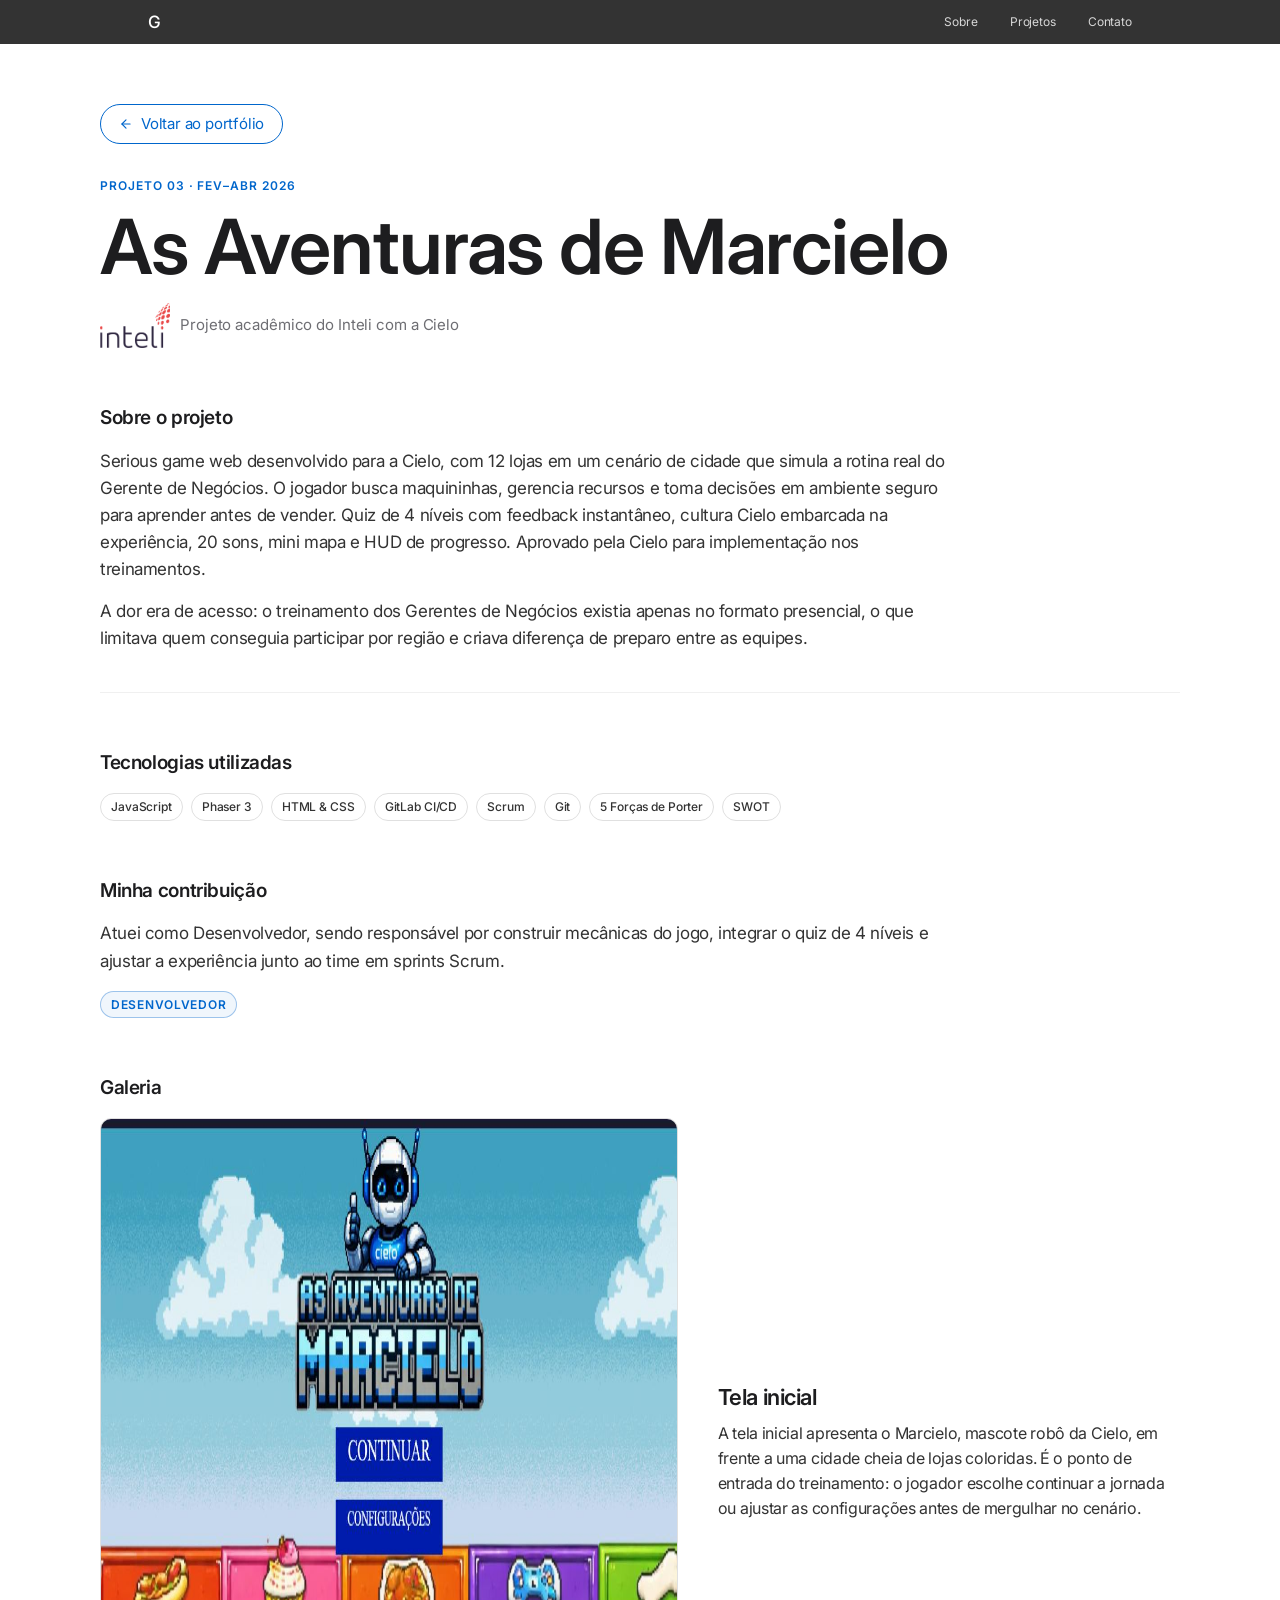
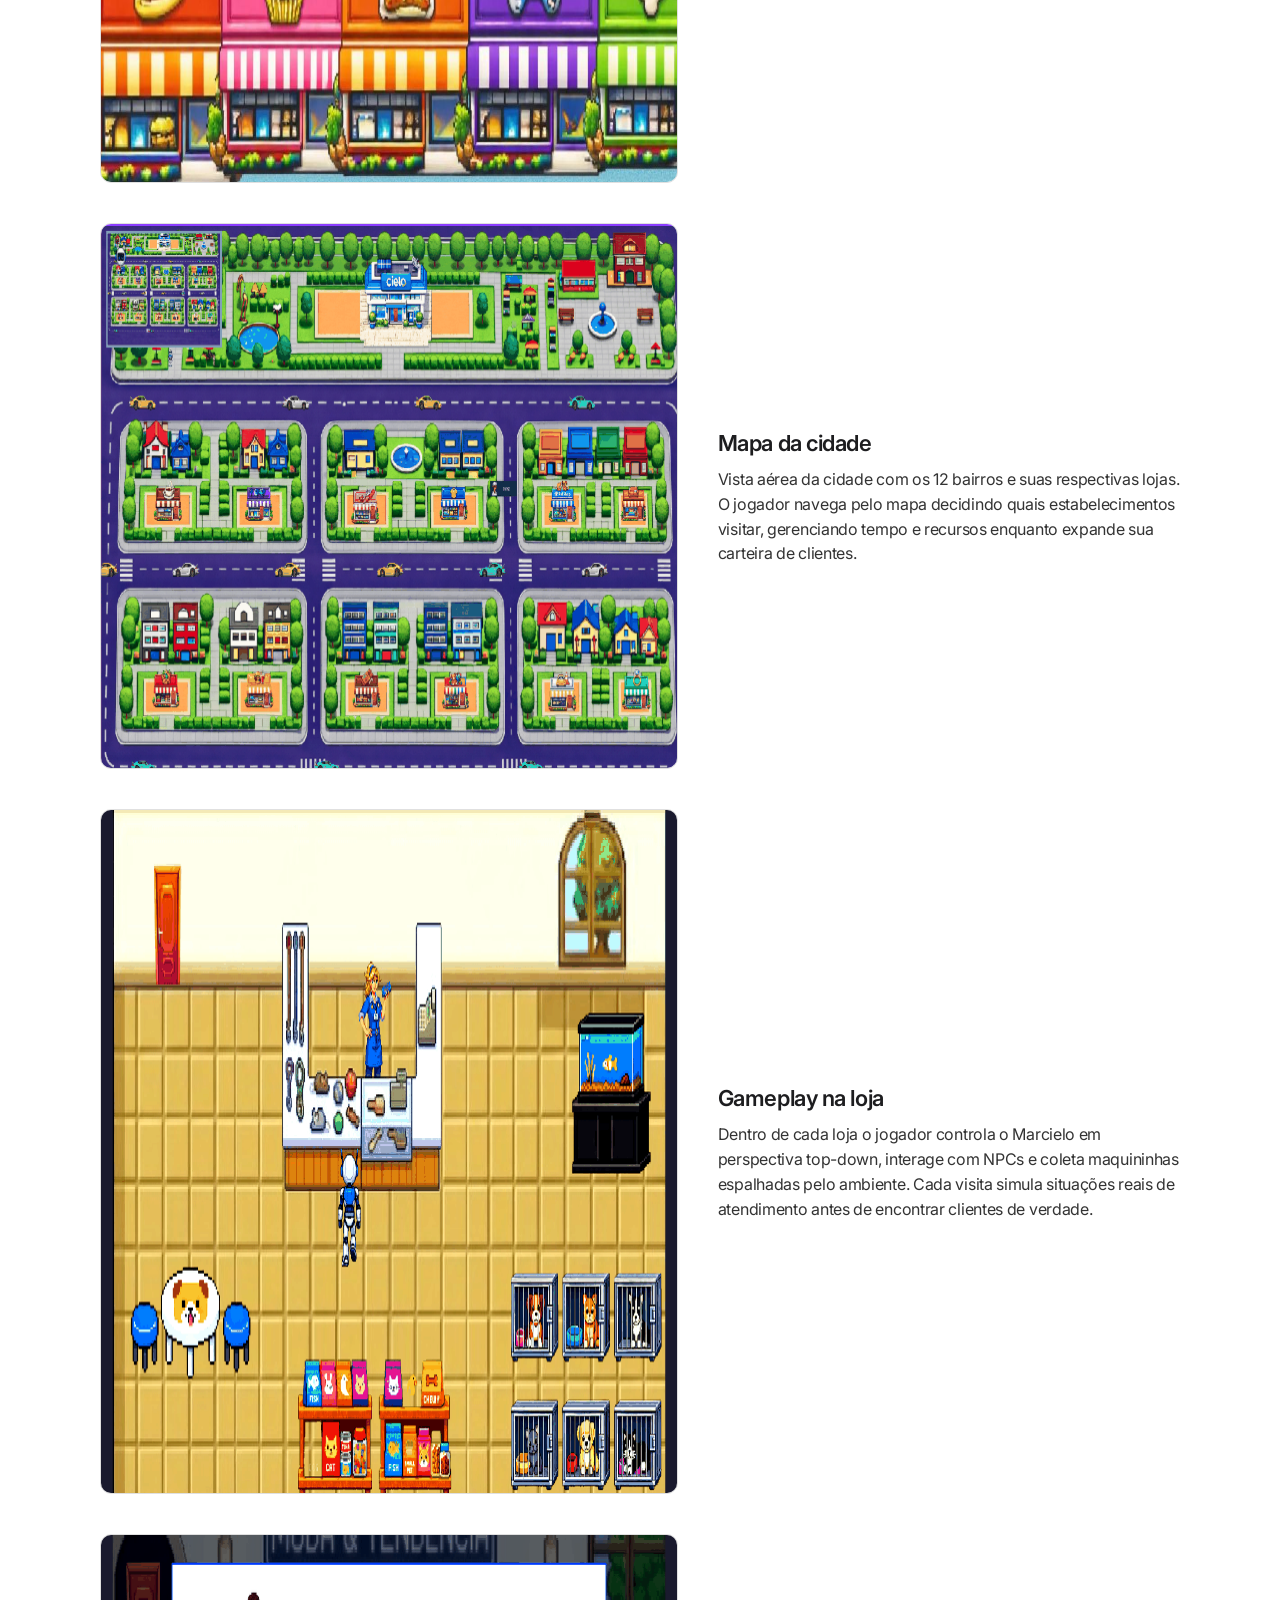
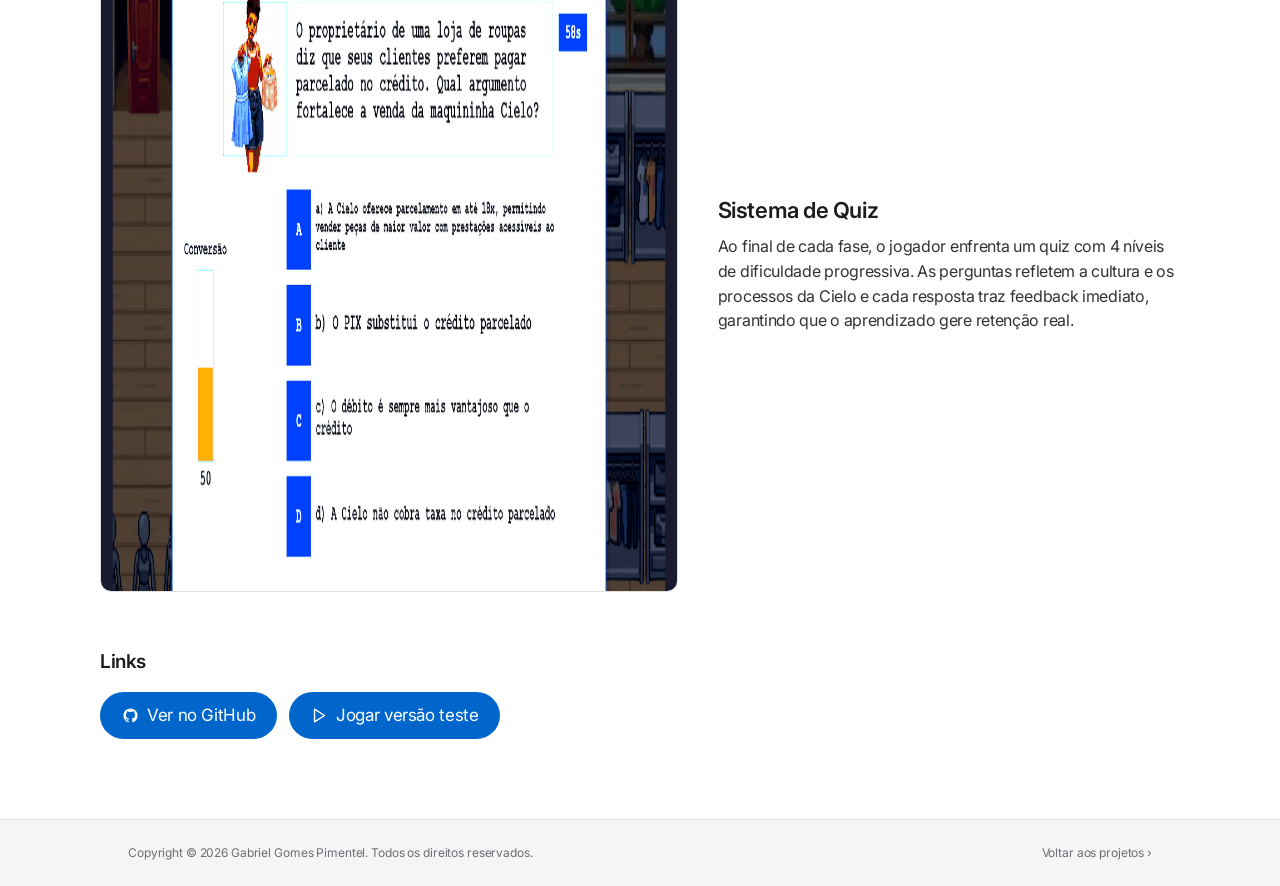
==== commit e61c0c68: "fix: melhora seo, acessibilidade e responsividade das paginas" ====
--- a/projetos/as-aventuras-de-marcielo.html
+++ b/projetos/as-aventuras-de-marcielo.html
@@ -3,9 +3,25 @@
 <head>
   <meta charset="UTF-8" />
   <meta name="viewport" content="width=device-width, initial-scale=1.0" />
-  <title>As Aventuras de Marcielo &mdash; Gabriel Gomes Pimentel</title>
-  <meta name="description" content="Serious game web de treinamento desenvolvido para a Cielo, no Inteli." />
+  <title>As Aventuras de Marcielo | Gabriel Gomes Pimentel</title>
+  <meta name="description" content="As Aventuras de Marcielo: serious game web de treinamento desenvolvido para a Cielo, no Inteli, e aprovado para uso nos treinamentos da empresa." />
+  <meta name="theme-color" content="#0066cc" />
+  <link rel="canonical" href="https://gabriel-gomes-pimentel.github.io/portifolio-desenvolvedor/projetos/as-aventuras-de-marcielo.html" />
+  <link rel="icon" href="../assets/favicon.svg" type="image/svg+xml" />
 
+  <meta property="og:type" content="article" />
+  <meta property="og:locale" content="pt_BR" />
+  <meta property="og:title" content="As Aventuras de Marcielo | Gabriel Gomes Pimentel" />
+  <meta property="og:description" content="As Aventuras de Marcielo: serious game web de treinamento desenvolvido para a Cielo, no Inteli, e aprovado para uso nos treinamentos da empresa." />
+  <meta property="og:url" content="https://gabriel-gomes-pimentel.github.io/portifolio-desenvolvedor/projetos/as-aventuras-de-marcielo.html" />
+  <meta property="og:image" content="https://gabriel-gomes-pimentel.github.io/portifolio-desenvolvedor/assets/jogo-cielo.jpg" />
+  <meta property="og:image:width" content="1280" />
+  <meta property="og:image:height" content="665" />
+  <meta name="twitter:card" content="summary_large_image" />
+  <meta name="twitter:title" content="As Aventuras de Marcielo | Gabriel Gomes Pimentel" />
+  <meta name="twitter:description" content="As Aventuras de Marcielo: serious game web de treinamento desenvolvido para a Cielo, no Inteli, e aprovado para uso nos treinamentos da empresa." />
+  <meta name="twitter:image" content="https://gabriel-gomes-pimentel.github.io/portifolio-desenvolvedor/assets/jogo-cielo.jpg" />
+  
   <link rel="preconnect" href="https://fonts.googleapis.com" />
   <link rel="preconnect" href="https://fonts.gstatic.com" crossorigin />
   <link href="https://fonts.googleapis.com/css2?family=Inter:wght@300;400;500;600;700&display=swap" rel="stylesheet" />
@@ -43,7 +59,7 @@
         <span class="project-number reveal">Projeto 03 &middot; fev&ndash;abr 2026</span>
         <h1 class="detail-title reveal delay-1">As Aventuras de Marcielo</h1>
         <p class="project-credit reveal delay-2">
-          <img src="../assets/inteli.png" alt="Inteli, Instituto de Tecnologia e Lideran&ccedil;a" />
+          <img src="../assets/inteli.png" alt="Inteli, Instituto de Tecnologia e Lideran&ccedil;a" width="360" height="231" />
           <span>Projeto acad&ecirc;mico do Inteli com a Cielo</span>
         </p>
       </div>
@@ -82,28 +98,28 @@
         <h2 class="detail-label reveal">Galeria</h2>
         <div class="gallery">
           <figure class="gallery-item reveal">
-            <img src="../assets/jogo-cielo.jpg" alt="Tela inicial de As Aventuras de Marcielo" loading="lazy" />
+            <img src="../assets/jogo-cielo.jpg" alt="Tela inicial de As Aventuras de Marcielo" loading="lazy" width="1280" height="665" />
             <figcaption class="gallery-caption">
               <h3>Tela inicial</h3>
               <p>A tela inicial apresenta o Marcielo, mascote rob&ocirc; da Cielo, em frente a uma cidade cheia de lojas coloridas. &Eacute; o ponto de entrada do treinamento: o jogador escolhe continuar a jornada ou ajustar as configura&ccedil;&otilde;es antes de mergulhar no cen&aacute;rio.</p>
             </figcaption>
           </figure>
           <figure class="gallery-item reveal">
-            <img src="../assets/cielo-mapa-cidade.png" alt="Mapa da cidade com os 12 bairros" loading="lazy" />
+            <img src="../assets/cielo-mapa-cidade.png" alt="Mapa da cidade com os 12 bairros" loading="lazy" width="973" height="546" />
             <figcaption class="gallery-caption">
               <h3>Mapa da cidade</h3>
               <p>Vista a&eacute;rea da cidade com os 12 bairros e suas respectivas lojas. O jogador navega pelo mapa decidindo quais estabelecimentos visitar, gerenciando tempo e recursos enquanto expande sua carteira de clientes.</p>
             </figcaption>
           </figure>
           <figure class="gallery-item reveal">
-            <img src="../assets/cielo-gameplay-loja.png" alt="Gameplay dentro de uma loja, em perspectiva top-down" loading="lazy" />
+            <img src="../assets/cielo-gameplay-loja.png" alt="Gameplay dentro de uma loja, em perspectiva top-down" loading="lazy" width="1400" height="685" />
             <figcaption class="gallery-caption">
               <h3>Gameplay na loja</h3>
               <p>Dentro de cada loja o jogador controla o Marcielo em perspectiva top-down, interage com NPCs e coleta maquininhas espalhadas pelo ambiente. Cada visita simula situa&ccedil;&otilde;es reais de atendimento antes de encontrar clientes de verdade.</p>
             </figcaption>
           </figure>
           <figure class="gallery-item reveal">
-            <img src="../assets/cielo-quiz.png" alt="Sistema de quiz com pergunta e quatro alternativas" loading="lazy" />
+            <img src="../assets/cielo-quiz.png" alt="Sistema de quiz com pergunta e quatro alternativas" loading="lazy" width="1400" height="658" />
             <figcaption class="gallery-caption">
               <h3>Sistema de Quiz</h3>
               <p>Ao final de cada fase, o jogador enfrenta um quiz com 4 n&iacute;veis de dificuldade progressiva. As perguntas refletem a cultura e os processos da Cielo e cada resposta traz feedback imediato, garantindo que o aprendizado gere reten&ccedil;&atilde;o real.</p>
@@ -115,8 +131,8 @@
       <section class="detail-block">
         <h2 class="detail-label reveal">Links</h2>
         <div class="detail-links reveal">
-          <a href="https://github.com/Gabriel-Gomes-Pimentel/projeto-cielo" target="_blank" rel="noopener" class="btn-primary"><svg viewBox="0 0 24 24" fill="currentColor" aria-hidden="true"><path d="M12 2a10 10 0 0 0-3.16 19.49c.5.09.68-.22.68-.48v-1.7c-2.78.6-3.37-1.34-3.37-1.34-.46-1.16-1.11-1.47-1.11-1.47-.91-.62.07-.61.07-.61 1 .07 1.53 1.03 1.53 1.03.89 1.53 2.34 1.09 2.91.83.09-.65.35-1.09.63-1.34-2.22-.25-4.55-1.11-4.55-4.95 0-1.09.39-1.99 1.03-2.69-.1-.25-.45-1.27.1-2.65 0 0 .84-.27 2.75 1.02a9.56 9.56 0 0 1 5 0c1.91-1.29 2.75-1.02 2.75-1.02.55 1.38.2 2.4.1 2.65.64.7 1.03 1.6 1.03 2.69 0 3.85-2.34 4.7-4.57 4.95.36.31.68.92.68 1.85v2.74c0 .27.18.58.69.48A10 10 0 0 0 12 2z"/></svg>Ver no GitHub</a>
-          <a href="https://lucascolfaro0812.github.io/projeto-cielo/" target="_blank" rel="noopener" class="btn-primary"><svg viewBox="0 0 24 24" fill="none" stroke="currentColor" stroke-width="2" stroke-linecap="round" stroke-linejoin="round" aria-hidden="true"><polygon points="5 3 19 12 5 21 5 3"></polygon></svg>Jogar vers&atilde;o teste</a>
+          <a href="https://github.com/Gabriel-Gomes-Pimentel/projeto-cielo" target="_blank" rel="noopener noreferrer" class="btn-primary"><svg viewBox="0 0 24 24" fill="currentColor" aria-hidden="true"><path d="M12 2a10 10 0 0 0-3.16 19.49c.5.09.68-.22.68-.48v-1.7c-2.78.6-3.37-1.34-3.37-1.34-.46-1.16-1.11-1.47-1.11-1.47-.91-.62.07-.61.07-.61 1 .07 1.53 1.03 1.53 1.03.89 1.53 2.34 1.09 2.91.83.09-.65.35-1.09.63-1.34-2.22-.25-4.55-1.11-4.55-4.95 0-1.09.39-1.99 1.03-2.69-.1-.25-.45-1.27.1-2.65 0 0 .84-.27 2.75 1.02a9.56 9.56 0 0 1 5 0c1.91-1.29 2.75-1.02 2.75-1.02.55 1.38.2 2.4.1 2.65.64.7 1.03 1.6 1.03 2.69 0 3.85-2.34 4.7-4.57 4.95.36.31.68.92.68 1.85v2.74c0 .27.18.58.69.48A10 10 0 0 0 12 2z"/></svg>Ver no GitHub</a>
+          <a href="https://lucascolfaro0812.github.io/projeto-cielo/" target="_blank" rel="noopener noreferrer" class="btn-primary"><svg viewBox="0 0 24 24" fill="none" stroke="currentColor" stroke-width="2" stroke-linecap="round" stroke-linejoin="round" aria-hidden="true"><polygon points="5 3 19 12 5 21 5 3"></polygon></svg>Jogar vers&atilde;o teste</a>
         </div>
       </section>
 
--- a/css/style.css
+++ b/css/style.css
@@ -9,7 +9,7 @@
   --color-body:             #1d1d1f;
   --color-body-on-dark:     #ffffff;
   --color-ink-muted-80:     #333333;
-  --color-ink-muted-48:     #7a7a7a;
+  --color-ink-muted-48:     #6e6e73;
 
   /* Surface */
   --color-canvas:           #ffffff;
@@ -341,8 +341,8 @@
 }
 @media (max-width: 760px) {
   .timeline-item--now .timeline-year::before {
-    left: 0;
-    top: 8px;
+    left: 14px;
+    top: 2px;
     transform: none;
   }
   @keyframes dot-pulse {
@@ -911,6 +911,24 @@
   .tech-grid { grid-template-columns: repeat(2, 1fr); }
 }
 
+.tech-group + .tech-group { margin-top: 40px; }
+.tech-group-title {
+  font-family: var(--font-display);
+  font-size: 21px;
+  font-weight: 600;
+  letter-spacing: 0.231px;
+  color: var(--color-ink);
+  text-align: center;
+  margin-bottom: 20px;
+}
+.tech-grid--group { grid-template-columns: repeat(5, 1fr); }
+@media (max-width: 760px) {
+  .tech-grid--group { grid-template-columns: repeat(3, 1fr); }
+}
+@media (max-width: 400px) {
+  .tech-grid--group { grid-template-columns: repeat(2, 1fr); }
+}
+
 .tech-card {
   aspect-ratio: 1 / 1;
   background: var(--color-canvas);
@@ -1081,15 +1099,16 @@
   }
   .timeline-year {
     grid-area: year;
-    font-size: 14px;
+    font-size: 12px;
     text-align: left;
     color: var(--color-ink);
     font-weight: 600;
-    padding-top: 2px;
+    padding-top: 24px;
+    background: var(--color-canvas-parchment);
   }
   .timeline-year::after {
-    left: 0;
-    top: 8px;
+    left: 14px;
+    top: 2px;
     transform: none;
   }
   .timeline-role {
@@ -1228,6 +1247,22 @@
   border-radius: var(--radius-pill);
   padding: 4px 10px;
 }
+/* Card sem imagem, para projetos sem captura de tela */
+.projects-grid--compact {
+  grid-template-columns: repeat(3, 1fr);
+  margin-top: 32px;
+}
+@media (max-width: 1024px) {
+  .projects-grid--compact { grid-template-columns: 1fr; }
+}
+.project-card--compact { grid-template-columns: 1fr; }
+.project-card--compact .project-info {
+  padding: 32px;
+  justify-content: flex-start;
+}
+.project-card--compact .project-title { font-size: 28px; }
+.project-card--compact .project-actions { margin-top: auto; padding-top: 8px; }
+
 .project-link { margin-top: 8px; }
 .project-github-link { gap: 6px; }
 .project-github-link::after { content: none; }
@@ -1706,3 +1741,10 @@
 }
 .detail-head .project-credit img { width: 70px; }
 .detail-head .project-credit span { font-size: 15px; }
+
+/* Foco visível para navegação por teclado */
+:focus-visible {
+  outline: 2px solid var(--color-primary-focus);
+  outline-offset: 3px;
+}
+.global-nav :focus-visible { outline-color: var(--color-primary-on-dark); }
